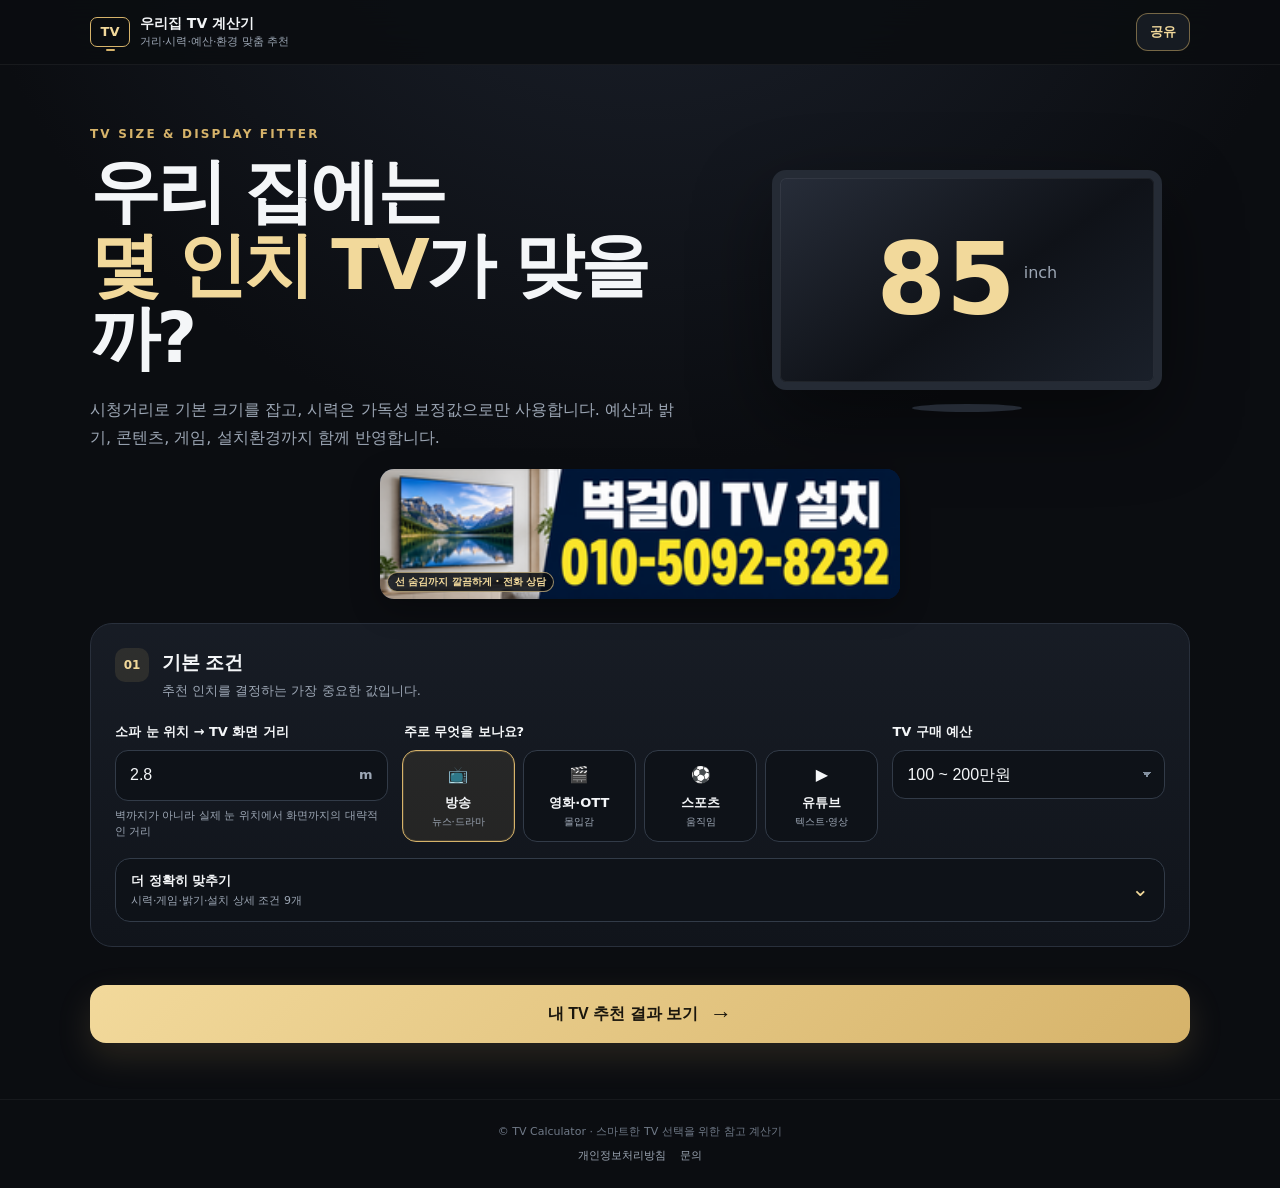
==== index.html @ 3e68036c "Add files via upload" ====
<!doctype html>
<html lang="ko">
<head>
  <meta charset="utf-8" />
  <meta name="viewport" content="width=device-width,initial-scale=1,viewport-fit=cover" />
  <meta name="theme-color" content="#101319" />
  <meta name="description" content="시청거리, 시력, 예산, 콘텐츠, 방 밝기와 설치환경을 반영해 TV 크기와 패널을 추천하는 계산기" />
  <link rel="canonical" href="https://hstv.onentop.art/" />
  <meta property="og:type" content="website" />
  <meta property="og:locale" content="ko_KR" />
  <meta property="og:site_name" content="우리집 TV 계산기" />
  <meta property="og:title" content="우리집 TV 계산기｜몇 인치 TV가 맞을까?" />
  <meta property="og:description" content="시청거리·예산·콘텐츠·설치환경을 입력하고 우리 집에 맞는 TV 크기를 바로 확인해보세요." />
  <meta property="og:url" content="https://hstv.onentop.art/" />
  <meta property="og:image" content="https://hstv.onentop.art/assets/og-tv-calculator.png" />
  <meta property="og:image:width" content="1200" />
  <meta property="og:image:height" content="630" />
  <meta property="og:image:alt" content="벽걸이 TV가 설치된 현대적인 거실" />
  <meta name="twitter:card" content="summary_large_image" />
  <meta name="twitter:title" content="우리집 TV 계산기｜몇 인치 TV가 맞을까?" />
  <meta name="twitter:description" content="시청거리와 예산에 맞는 TV 크기를 계산해보세요." />
  <meta name="twitter:image" content="https://hstv.onentop.art/assets/og-tv-calculator.png" />
  <link rel="manifest" href="./manifest.webmanifest" />
  <link rel="icon" href="./icons/icon-192.png" />
  <link rel="apple-touch-icon" href="./icons/icon-192.png" />
  <link rel="stylesheet" href="./styles.css" />
  <title>우리집 TV 계산기</title>
</head>
<body>
  <header class="topbar">
    <div class="brand-wrap">
      <div class="logo" aria-hidden="true">TV</div>
      <div>
        <strong>우리집 TV 계산기</strong>
        <span>거리·시력·예산·환경 맞춤 추천</span>
      </div>
    </div>
    <div class="header-actions">
      <button id="shareBtn" class="ghost-btn share-btn" type="button" aria-label="우리집 TV 계산기 공유하기">공유</button>
      <button id="installBtn" class="ghost-btn" type="button" hidden>앱 설치</button>
    </div>
  </header>

  <main class="shell">
    <section id="inputView" class="app-view is-active" aria-labelledby="inputTitle">
    <section class="hero">
      <div>
        <p class="eyebrow">TV SIZE & DISPLAY FITTER</p>
        <h1 id="inputTitle">우리 집에는<br><em>몇 인치 TV</em>가 맞을까?</h1>
        <p class="hero-copy">시청거리로 기본 크기를 잡고, 시력은 가독성 보정값으로만 사용합니다. 예산과 밝기, 콘텐츠, 게임, 설치환경까지 함께 반영합니다.</p>
      </div>
      <div class="hero-tv" aria-hidden="true">
        <div class="tv-screen"><span id="heroSize">85</span><small>inch</small></div>
        <div class="tv-stand"></div>
      </div>
    </section>

    <a class="tv-install-ad top-ad" href="tel:01050928232" aria-label="벽걸이 TV 설치와 선 숨김 상담 전화 010-5092-8232">
      <img src="./assets/tv_install_320x80.png" width="320" height="80" alt="벽걸이 TV 설치 010-5092-8232">
      <span>선 숨김까지 깔끔하게 · 전화 상담</span>
    </a>

    <form id="tvForm" novalidate>
      <section class="panel compact-panel">
        <div class="section-head"><span>01</span><div><h2>기본 조건</h2><p>추천 인치를 결정하는 가장 중요한 값입니다.</p></div></div>
        <div class="grid primary-fields">
          <label class="field">
            <span>소파 눈 위치 → TV 화면 거리</span>
            <div class="input-unit"><input id="distance" type="number" min="0.8" max="8" step="0.1" value="2.8" inputmode="decimal" required><b>m</b></div>
            <small>벽까지가 아니라 실제 눈 위치에서 화면까지의 대략적인 거리</small>
          </label>
          <fieldset class="choice-group">
            <legend>주로 무엇을 보나요?</legend>
            <div class="seg four compact-seg">
              <label><input type="radio" name="content" value="general" checked><span>📺<b>방송</b><small>뉴스·드라마</small></span></label>
              <label><input type="radio" name="content" value="movie"><span>🎬<b>영화·OTT</b><small>몰입감</small></span></label>
              <label><input type="radio" name="content" value="sports"><span>⚽<b>스포츠</b><small>움직임</small></span></label>
              <label><input type="radio" name="content" value="youtube"><span>▶️<b>유튜브</b><small>텍스트·영상</small></span></label>
            </div>
          </fieldset>
          <label class="field"><span>TV 구매 예산</span><select id="budget"><option value="none">예산 상관없음</option><option value="100">100만원 이하</option><option value="200" selected>100 ~ 200만원</option><option value="300">200 ~ 300만원</option><option value="500">300 ~ 500만원</option><option value="999">500만원 이상</option></select></label>
        </div>

        <details class="more-options">
          <summary><span><b>더 정확히 맞추기</b><small>시력·게임·밝기·설치 상세 조건 9개</small></span><i aria-hidden="true">⌄</i></summary>
          <div class="more-options-body">
            <div class="grid two">
              <label class="field"><span>TV 볼 때의 시력</span><select id="vision"><option value="0">1.0 이상 · 보정 없음</option><option value="1">0.7 ~ 0.9 · 약간 크게</option><option value="2">0.4 ~ 0.6 · 가독성 보정</option><option value="3">0.3 이하 · 가독성 우선</option></select></label>
              <label class="field"><span>게임 사용</span><select id="gaming"><option value="none">거의 안 함</option><option value="casual">가끔 함</option><option value="often">자주 함</option></select></label>
              <label class="switch-row"><span><b>자막을 자주 봄</b><small>작은 글씨 가독성 반영</small></span><input id="subtitles" type="checkbox" role="switch"></label>
              <label class="field"><span>구매 성향</span><select id="priority"><option value="balanced" selected>크기와 화질 균형</option><option value="size">같은 돈이면 큰 화면</option><option value="quality">같은 돈이면 화질</option></select></label>
              <label class="field"><span>거실 밝기</span><select id="brightness"><option value="dark">주로 어두움</option><option value="normal" selected>보통</option><option value="bright">낮에도 매우 밝음</option></select></label>
              <label class="field"><span>시청 위치</span><select id="viewing"><option value="front" selected>대부분 정면 1~2명</option><option value="wide">가족이 여러 각도에서 봄</option></select></label>
              <label class="field"><span>설치 방식</span><select id="installType"><option value="wall" selected>벽걸이</option><option value="stand">스탠드</option></select></label>
              <label class="field"><span>설치 공간 가로폭</span><div class="input-unit"><input id="wallWidth" type="number" min="100" max="1000" step="1" value="260" inputmode="numeric"><b>cm</b></div></label>
              <label class="field"><span>앉았을 때 눈높이</span><div class="input-unit"><input id="eyeHeight" type="number" min="70" max="180" step="1" value="105" inputmode="numeric"><b>cm</b></div></label>
            </div>
          </div>
        </details>
      </section>

      <div id="validation" class="validation" role="alert" aria-live="polite"></div>
      <button class="primary-btn" type="submit">내 TV 추천 결과 보기 <span>→</span></button>
    </form>
    </section>

    <section id="resultView" class="app-view results" aria-live="polite" aria-labelledby="resultTitle" hidden>
      <div class="result-toolbar"><button id="backToInput" type="button" class="back-btn">← 조건 다시 입력</button><span>MY TV FIT</span></div>
      <div class="result-title"><p>당신의 맞춤 추천</p><h2 id="resultTitle">당신에게 맞는 TV</h2></div>
      <div class="result-hero">
        <div class="big-result"><span>현실 추천</span><strong id="realSize">75<small>인치</small></strong><p id="realReason">예산과 사용 환경을 고려한 추천</p></div>
        <div class="big-result alt"><span>조건상 이상적</span><strong id="idealSize">85<small>인치</small></strong><p id="idealRange">적정 범위 77~98인치</p></div>
      </div>
      <div class="result-grid">
        <article class="metric"><span>추천 패널</span><strong id="panelType">Mini LED / QLED</strong><small id="panelReason">밝기와 예산 균형</small></article>
        <article class="metric"><span>핵심 사양</span><strong id="features">4K · 120Hz 권장</strong><small>콘텐츠에 맞춘 우선 사양</small></article>
        <article class="metric"><span>권장 시청거리</span><strong id="viewDistance">2.3 ~ 3.0m</strong><small>선택 TV 기준 참고 범위</small></article>
        <article class="metric"><span>설치 적합성</span><strong id="wallFit">설치 여유 있음</strong><small id="wallFitDetail">좌우 공간 약 70cm</small></article>
      </div>
      <div class="explain"><h3>왜 이렇게 추천했나요?</h3><p id="explanation"></p></div>
      <div class="install-card">
        <div><span>벽걸이 설치 가이드</span><strong id="mountHeight">화면 중심 약 105~115cm</strong><p id="mountNote">앉았을 때 눈높이 기준. 벽체와 콘센트 위치를 함께 확인하세요.</p></div>
        <a href="tel:01050928232">벽걸이 TV 설치 상담</a>
      </div>
      <div class="ad-slot result-ad" aria-label="광고 영역"><span>AD</span><p>광고 준비 중 · 제휴 문의 010-5092-8232</p></div>
      <p class="result-note">시력·가격·설치 결과는 구매 전 확인을 돕는 참고값입니다.</p>
    </section>
  </main>

  <footer>
    <span>© TV Calculator · 스마트한 TV 선택을 위한 참고 계산기</span>
    <nav aria-label="사이트 안내"><a href="./privacy.html">개인정보처리방침</a><a href="tel:01050928232">문의</a></nav>
  </footer>

  <dialog id="iosInstallDialog" class="install-dialog" aria-labelledby="iosInstallTitle">
    <button id="closeInstallDialog" class="dialog-close" type="button" aria-label="닫기">×</button>
    <strong id="iosInstallTitle">아이폰에 앱으로 설치하기</strong>
    <ol>
      <li>Safari 아래쪽의 <b>공유</b> 버튼을 누르세요.</li>
      <li><b>홈 화면에 추가</b>를 선택하세요.</li>
      <li>오른쪽 위의 <b>추가</b>를 누르면 완료됩니다.</li>
    </ol>
  </dialog>
  <div id="shareToast" class="share-toast" role="status" aria-live="polite" hidden>주소를 복사했습니다.</div>
  <script src="./app.js" defer></script>
</body>
</html>
---- styles.css ----
:root{--bg:#0b0d11;--panel:#12161d;--panel2:#181d26;--line:#29303c;--text:#f4f6f8;--muted:#9da7b5;--gold:#d6b36a;--gold2:#f2d99b;--good:#8fd5ad;--warn:#f0c27b;--radius:22px}
*{box-sizing:border-box}
html{scroll-behavior:smooth}
body{margin:0;background:radial-gradient(circle at 50% -20%,#1e2430 0,#0b0d11 45%);color:var(--text);font-family:Inter,Pretendard,"Noto Sans KR",system-ui,-apple-system,BlinkMacSystemFont,"Segoe UI",sans-serif;line-height:1.5}
.topbar{position:sticky;top:0;z-index:20;display:flex;justify-content:space-between;align-items:center;gap:16px;padding:13px max(18px,calc((100% - 1100px)/2));background:rgba(11,13,17,.88);backdrop-filter:blur(18px);border-bottom:1px solid rgba(255,255,255,.06)}
.brand-wrap{display:flex;align-items:center;gap:10px;min-width:0}
.brand-wrap strong{display:block;font-size:14px}
.brand-wrap span{display:block;color:var(--muted);font-size:11px}
.logo{width:40px;height:30px;border:1px solid var(--gold);border-radius:7px;display:grid;place-items:center;font-weight:900;font-size:13px;color:var(--gold2);position:relative}
.logo:after{content:"";position:absolute;width:9px;height:2px;background:var(--gold);bottom:-5px;border-radius:2px}
.ghost-btn{border:1px solid var(--line);background:#161b22;color:var(--text);border-radius:12px;padding:9px 13px;font-weight:700}
.header-actions{display:flex;align-items:center;gap:8px;flex:0 0 auto}
.share-btn{border-color:rgba(214,179,106,.5);color:var(--gold2);cursor:pointer}
.shell{width:min(1100px,calc(100% - 28px));margin:0 auto;padding:48px 0 56px}
.hero{display:grid;grid-template-columns:1.15fr .85fr;align-items:center;gap:50px;min-height:350px}
.eyebrow{color:var(--gold);font-size:12px;letter-spacing:.18em;font-weight:800}
.hero h1{font-size:clamp(36px,6vw,70px);line-height:1.05;margin:12px 0 20px;letter-spacing:-.05em}
.hero h1 em{font-style:normal;color:var(--gold2)}
.hero-copy{max-width:640px;color:var(--muted);font-size:16px;line-height:1.8}
.hero-tv{display:grid;place-items:center;padding:20px}
.tv-screen{width:min(390px,100%);aspect-ratio:16/9;border:8px solid #252b35;border-radius:14px;background:linear-gradient(145deg,#272d39,#0f1218 55%,#1a202a);box-shadow:0 30px 80px rgba(0,0,0,.45),inset 0 0 0 1px rgba(255,255,255,.06);display:flex;align-items:center;justify-content:center;gap:8px;color:var(--gold2)}
.tv-screen span{font-size:clamp(60px,9vw,100px);font-weight:900;line-height:1}
.tv-screen small{font-size:16px;color:var(--muted);align-self:flex-end;margin-bottom:26%}
.tv-stand{width:110px;height:8px;border-radius:50%;background:#252b35;margin-top:14px}
.ad-slot{min-height:92px;border:1px dashed #3a4351;border-radius:18px;display:flex;align-items:center;justify-content:center;gap:12px;color:#6f7a89;margin:12px 0 24px;background:rgba(255,255,255,.015)}
.ad-slot span{border:1px solid #3d4653;padding:4px 6px;font-size:10px;border-radius:5px}
.ad-slot p{margin:0;font-size:12px}
.top-ad{margin-top:0}
.panel{background:linear-gradient(180deg,rgba(24,29,38,.97),rgba(17,21,28,.97));border:1px solid var(--line);border-radius:var(--radius);padding:24px;margin-bottom:16px}
.section-head{display:flex;gap:13px;align-items:flex-start;margin-bottom:22px}
.section-head>span{width:34px;height:34px;border-radius:10px;background:rgba(214,179,106,.12);color:var(--gold2);display:grid;place-items:center;font-size:12px;font-weight:900;flex:0 0 auto}
.section-head h2{margin:0;font-size:19px;letter-spacing:-.02em}
.section-head p{margin:4px 0 0;color:var(--muted);font-size:13px}
.grid{display:grid;gap:14px}
.grid.two{grid-template-columns:repeat(2,minmax(0,1fr))}
.grid.three{grid-template-columns:repeat(3,minmax(0,1fr))}
.field{display:block;min-width:0}
.field>span,fieldset legend{display:block;font-size:13px;font-weight:800;margin-bottom:8px}
.field small{display:block;color:var(--muted);font-size:11px;margin-top:7px;line-height:1.45}
.field select,.field input,.input-unit{width:100%}
.field select,.field input{appearance:none;border:1px solid #323b48;background:#0e1218;color:var(--text);border-radius:13px;min-height:49px;padding:0 14px;font-size:16px;outline:none}
.field select{background-image:linear-gradient(45deg,transparent 50%,#8390a0 50%),linear-gradient(135deg,#8390a0 50%,transparent 50%);background-position:calc(100% - 17px) 21px,calc(100% - 12px) 21px;background-size:5px 5px,5px 5px;background-repeat:no-repeat;padding-right:34px}
.field select:focus,.field input:focus{border-color:var(--gold)}
.input-unit{display:flex;border:1px solid #323b48;background:#0e1218;border-radius:13px;overflow:hidden;align-items:center}
.input-unit:focus-within{border-color:var(--gold)}
.input-unit input{border:0;background:transparent;border-radius:0;min-width:0}
.input-unit b{color:var(--muted);font-size:13px;padding:0 14px}
.choice-group{border:0;margin:0;padding:0}
.seg{display:grid;gap:8px}
.seg.four{grid-template-columns:repeat(4,minmax(0,1fr))}
.seg label input{position:absolute;opacity:0;pointer-events:none}
.seg label span{display:flex;min-height:88px;border:1px solid #323b48;background:#0e1218;border-radius:14px;padding:12px;flex-direction:column;justify-content:center;align-items:center;text-align:center;gap:2px;cursor:pointer;transition:.18s}
.seg label b{font-size:13px;margin-top:4px}
.seg label small{font-size:10px;color:var(--muted)}
.seg label input:checked+span{border-color:var(--gold);background:rgba(214,179,106,.09);box-shadow:inset 0 0 0 1px rgba(214,179,106,.18)}
.top-gap{margin-top:14px}
.switch-row{border:1px solid #323b48;background:#0e1218;border-radius:14px;padding:12px 14px;display:flex;align-items:center;justify-content:space-between;gap:12px;min-height:70px}
.switch-row b{display:block;font-size:13px}
.switch-row small{display:block;color:var(--muted);font-size:11px;margin-top:3px}
.switch-row input{appearance:none;width:48px;height:28px;border-radius:999px;background:#303744;position:relative;transition:.2s;flex:0 0 auto}
.switch-row input:after{content:"";width:22px;height:22px;border-radius:50%;background:white;position:absolute;left:3px;top:3px;transition:.2s}
.switch-row input:checked{background:var(--gold)}
.switch-row input:checked:after{left:23px}
.compact select{min-height:70px}
.validation{min-height:22px;color:#ffb4b4;font-size:13px;padding:0 4px}
.primary-btn{width:100%;min-height:58px;border:0;border-radius:16px;background:linear-gradient(135deg,var(--gold2),var(--gold));color:#1a160d;font-size:16px;font-weight:900;cursor:pointer;display:flex;align-items:center;justify-content:center;gap:12px;box-shadow:0 14px 34px rgba(214,179,106,.15)}
.primary-btn span{font-size:22px}
.results{margin-top:36px;scroll-margin-top:90px}
.result-title p{font-size:11px;letter-spacing:.18em;color:var(--gold);font-weight:900;margin:0}
.result-title h2{font-size:28px;margin:7px 0 18px}
.result-hero{display:grid;grid-template-columns:1.2fr .8fr;gap:12px}
.big-result{border:1px solid rgba(214,179,106,.42);background:radial-gradient(circle at 85% 20%,rgba(214,179,106,.13),transparent 45%),linear-gradient(180deg,#1a1f27,#11151b);border-radius:24px;padding:26px}
.big-result.alt{border-color:var(--line);background:linear-gradient(180deg,#171c24,#11151b)}
.big-result>span{display:block;color:var(--muted);font-size:12px}
.big-result strong{display:block;font-size:clamp(58px,10vw,96px);line-height:1;margin:10px 0 8px;letter-spacing:-.06em;color:var(--gold2)}
.big-result.alt strong{color:var(--text)}
.big-result strong small{font-size:18px;letter-spacing:-.02em;margin-left:5px}
.big-result p{margin:0;color:var(--muted);font-size:12px}
.result-grid{display:grid;grid-template-columns:repeat(4,minmax(0,1fr));gap:10px;margin-top:10px}
.metric{border:1px solid var(--line);background:var(--panel);border-radius:16px;padding:16px;min-width:0}
.metric span{display:block;color:var(--muted);font-size:11px}
.metric strong{display:block;font-size:15px;margin:8px 0 5px;overflow-wrap:anywhere}
.metric small{display:block;color:#7f8a99;font-size:10px;line-height:1.45}
.explain{margin-top:10px;border:1px solid var(--line);border-radius:16px;padding:18px;background:#10141a}
.explain h3{font-size:14px;margin:0 0 8px}
.explain p{margin:0;color:var(--muted);font-size:13px;line-height:1.75}
.install-card{margin-top:10px;border:1px solid #38404d;border-radius:18px;padding:18px;display:flex;align-items:center;justify-content:space-between;gap:20px;background:linear-gradient(90deg,#181d25,#11151b)}
.install-card span{display:block;color:var(--gold);font-size:11px;font-weight:800}
.install-card strong{display:block;margin:5px 0;font-size:16px}
.install-card p{margin:0;color:var(--muted);font-size:11px}
.install-card a{flex:0 0 auto;text-decoration:none;color:#17130b;background:var(--gold2);border-radius:12px;padding:12px 15px;font-size:13px;font-weight:900}
.info-strip{display:grid;grid-template-columns:repeat(3,minmax(0,1fr));gap:10px;margin-top:16px}
.info-strip>div{border-top:1px solid var(--line);padding:14px 4px}
.info-strip b{font-size:11px;color:var(--gold)}
.info-strip p{color:var(--muted);font-size:10px;line-height:1.5;margin:4px 0 0}
footer{text-align:center;padding:24px;color:#707a88;font-size:11px;border-top:1px solid rgba(255,255,255,.05)}
footer nav{display:flex;justify-content:center;gap:14px;margin-top:7px}
footer a{color:#9da7b5;text-decoration:none}
footer a:hover{text-decoration:underline}
.install-dialog{width:min(92vw,420px);border:1px solid #3b4554;border-radius:18px;background:#151a22;color:var(--text);padding:24px;box-shadow:0 24px 80px rgba(0,0,0,.6)}
.install-dialog::backdrop{background:rgba(2,4,7,.74);backdrop-filter:blur(4px)}
.install-dialog strong{display:block;padding-right:28px;font-size:18px;color:var(--gold2)}
.install-dialog ol{margin:17px 0 0;padding-left:22px;color:#c6ccd4;font-size:14px;line-height:1.75}
.dialog-close{position:absolute;right:13px;top:11px;border:0;background:transparent;color:#aeb6c2;font-size:27px;cursor:pointer}
.share-toast{position:fixed;z-index:120;left:50%;bottom:24px;transform:translateX(-50%);width:max-content;max-width:calc(100% - 32px);padding:11px 16px;border:1px solid rgba(214,179,106,.55);border-radius:999px;background:rgba(16,20,26,.96);color:var(--gold2);font-size:13px;font-weight:800;box-shadow:0 12px 40px rgba(0,0,0,.45)}
.legal-page{width:min(720px,calc(100% - 28px));margin:0 auto;padding:48px 0 72px}
.legal-page h1{font-size:30px;margin:0 0 10px}
.legal-page .updated{color:var(--muted);font-size:13px;margin-bottom:28px}
.legal-page section{border-top:1px solid var(--line);padding:20px 0}
.legal-page h2{font-size:17px;margin:0 0 9px;color:var(--gold2)}
.legal-page p,.legal-page li{color:#b5bdc8;font-size:14px;line-height:1.75}
.legal-page a{color:var(--gold2)}
.legal-back{display:inline-block;margin-bottom:24px;color:var(--gold2);text-decoration:none;font-weight:800}
@media(max-width:760px){.shell{width:min(100% - 20px,1100px);padding-top:25px}
.topbar{padding:11px 12px}
.hero{grid-template-columns:1fr;gap:10px;min-height:0;padding:15px 4px 24px}
.hero h1{font-size:43px}
.hero-copy{font-size:14px}
.hero-tv{padding:12px 24px}
.tv-screen{max-width:330px}
.panel{padding:18px 14px;border-radius:18px}
.grid.two,.grid.three{grid-template-columns:1fr}
.seg.four{grid-template-columns:repeat(2,minmax(0,1fr))}
.result-hero{grid-template-columns:1fr 1fr}
.big-result{padding:18px 14px}
.big-result strong{font-size:52px}
.big-result strong small{font-size:13px}
.result-grid{grid-template-columns:repeat(2,minmax(0,1fr))}
.install-card{align-items:stretch;flex-direction:column}
.install-card a{text-align:center}
.info-strip{grid-template-columns:1fr}
.ad-slot{min-height:80px}
.result-title h2{font-size:24px}
}
@media(max-width:380px){.hero h1{font-size:38px}
.brand-wrap span{display:none}
.result-hero{grid-template-columns:1fr}
.result-grid{grid-template-columns:1fr 1fr}
.big-result strong{font-size:58px}
}

.app-view[hidden]{display:none!important}
.app-view.is-active{animation:viewIn .38s ease both}
.tv-install-ad{position:relative;display:block;width:min(100%,520px);margin:0 auto 24px;border-radius:14px;overflow:hidden;background:#082149;box-shadow:0 10px 30px rgba(0,0,0,.28);text-decoration:none}
.tv-install-ad img{display:block;width:100%;height:auto;aspect-ratio:4/1;object-fit:cover}
.tv-install-ad>span{position:absolute;left:7px;bottom:7px;padding:3px 7px;border-radius:999px;background:rgba(9,12,18,.86);border:1px solid rgba(242,217,155,.62);color:var(--gold2);font-size:10px;font-weight:900;line-height:1.2}
.big-result,.metric,.install-card>div{min-width:0;overflow:hidden}
.big-result p,.metric strong,.metric small,.install-card strong,.install-card p{white-space:normal;word-break:keep-all;overflow-wrap:anywhere}
.metric strong{font-size:clamp(12px,1.5vw,15px);line-height:1.3}
.primary-fields{grid-template-columns:.8fr 1.4fr .8fr;align-items:start}
.primary-fields .choice-group{min-width:0}
.more-options{margin-top:16px;border:1px solid #323b48;border-radius:15px;background:#0e1218;overflow:hidden}
.more-options summary,.result-details summary{list-style:none;cursor:pointer;display:flex;align-items:center;justify-content:space-between;gap:14px;min-height:58px;padding:12px 15px}
.more-options summary::-webkit-details-marker,.result-details summary::-webkit-details-marker{display:none}
.more-options summary b{display:block;font-size:13px}
.more-options summary small{display:block;color:var(--muted);font-size:11px;margin-top:2px}
.more-options summary i,.result-details summary i{color:var(--gold2);font-style:normal;font-size:21px;transition:transform .2s}
.more-options[open] summary i,.result-details[open] summary i{transform:rotate(180deg)}
.more-options-body{border-top:1px solid #29303c;padding:16px}
.result-toolbar{display:flex;align-items:center;justify-content:space-between;gap:12px;margin-bottom:13px}
.result-toolbar>span{color:var(--gold);font-size:10px;letter-spacing:.16em;font-weight:900}
.back-btn{border:1px solid var(--line);background:#151a22;color:var(--text);min-height:40px;border-radius:11px;padding:0 13px;font-weight:800;cursor:pointer}
.result-details{margin-top:10px;border:1px solid var(--line);border-radius:16px;background:#10141a;overflow:hidden}
.result-details summary{font-size:13px;font-weight:800}
.result-details .explain{margin:0;border-width:1px 0 0;border-radius:0}
.result-details .install-card{margin:0;border-width:1px 0 0;border-radius:0}
.result-note{text-align:center;color:#6f7885;font-size:10px;margin:12px 0 0}
.screen-flash{position:fixed;inset:0;z-index:100;pointer-events:none;background:radial-gradient(circle at 50% 44%,rgba(242,217,155,.42),rgba(214,179,106,.1) 22%,#090b0f 70%);animation:screenOn .46s ease both}
.result-ad{margin:10px 0 0}
.results{margin-top:0;min-height:calc(100dvh - 58px);scroll-margin-top:70px}
@keyframes viewIn{from{opacity:0;transform:translateY(10px)}to{opacity:1;transform:none}}
@keyframes screenOn{0%{opacity:0}35%{opacity:1}100%{opacity:0}}

@media(max-width:760px){
  body{background:#0b0d11}
  .shell{width:min(100% - 16px,1100px);padding:10px 0 18px}
  .topbar{min-height:52px}
  .ghost-btn{padding:8px 10px;font-size:12px}
  .header-actions{gap:5px}
  .brand-wrap span{display:none}
  .hero{display:block;padding:3px 3px 8px}
  .hero .eyebrow,.hero-copy,.hero-tv{display:none}
  .hero h1{font-size:25px;line-height:1.18;margin:4px 0 7px;letter-spacing:-.045em}
  .hero h1 br{display:none}
  .top-ad{min-height:0;margin:0 auto 9px;border-radius:12px}
  .tv-install-ad>span{left:5px;bottom:5px;font-size:9px;padding:3px 6px}
  .compact-panel{padding:12px 11px;margin-bottom:8px}
  .compact-panel>.section-head{display:none}
  .primary-fields{grid-template-columns:1fr;gap:9px}
  .field>span,fieldset legend{font-size:12px;margin-bottom:5px}
  .field small{display:none}
  .field select,.field input{min-height:44px}
  .compact-seg{grid-template-columns:repeat(4,minmax(0,1fr))!important;gap:5px}
  .compact-seg label span{min-height:58px;padding:6px 2px;border-radius:10px;font-size:14px}
  .compact-seg label b{font-size:11px;margin-top:1px}
  .compact-seg label small{display:none}
  .more-options{margin-top:10px}
  .more-options summary{min-height:46px;padding:7px 11px}
  .more-options summary small{font-size:10px}
  .more-options-body{padding:11px}
  .more-options-body .grid{gap:10px}
  .switch-row{min-height:60px}
  .validation{min-height:16px;font-size:11px}
  .primary-btn{min-height:52px;border-radius:13px}
  .results{padding-top:2px}
  .result-toolbar{margin:0 0 5px}
  .back-btn{min-height:36px;font-size:12px}
  .result-title p{font-size:9px}
  .result-title h2{font-size:21px;margin:2px 0 9px}
  .result-hero{gap:7px}
  .big-result{padding:12px 10px;border-radius:16px}
  .big-result>span{font-size:10px}
  .big-result strong{font-size:39px;margin:5px 0 3px}
  .big-result strong small{font-size:11px}
  .big-result p{font-size:clamp(8px,2.35vw,10px);line-height:1.25;min-height:2.5em}
  .result-grid{gap:6px;margin-top:7px}
  .metric{padding:9px;border-radius:12px}
  .metric span{font-size:9px}
  .metric strong{font-size:clamp(10px,3vw,12px);margin:4px 0 2px;line-height:1.25;min-height:2.5em;display:flex;align-items:center}
  .metric small{font-size:clamp(8px,2.25vw,9px);line-height:1.25}
  .explain{margin-top:7px;padding:12px}
  .explain p{font-size:11px;line-height:1.55}
  .install-card{margin-top:7px;padding:12px;gap:10px}
  .result-ad{min-height:64px;margin:7px 0 0;border-radius:13px}
  .result-note{margin:7px 0 0}
  footer{padding:18px 10px}
}
@media(max-width:380px){.big-result strong{font-size:34px}.compact-seg label b{font-size:10px}.metric strong{font-size:11px}}
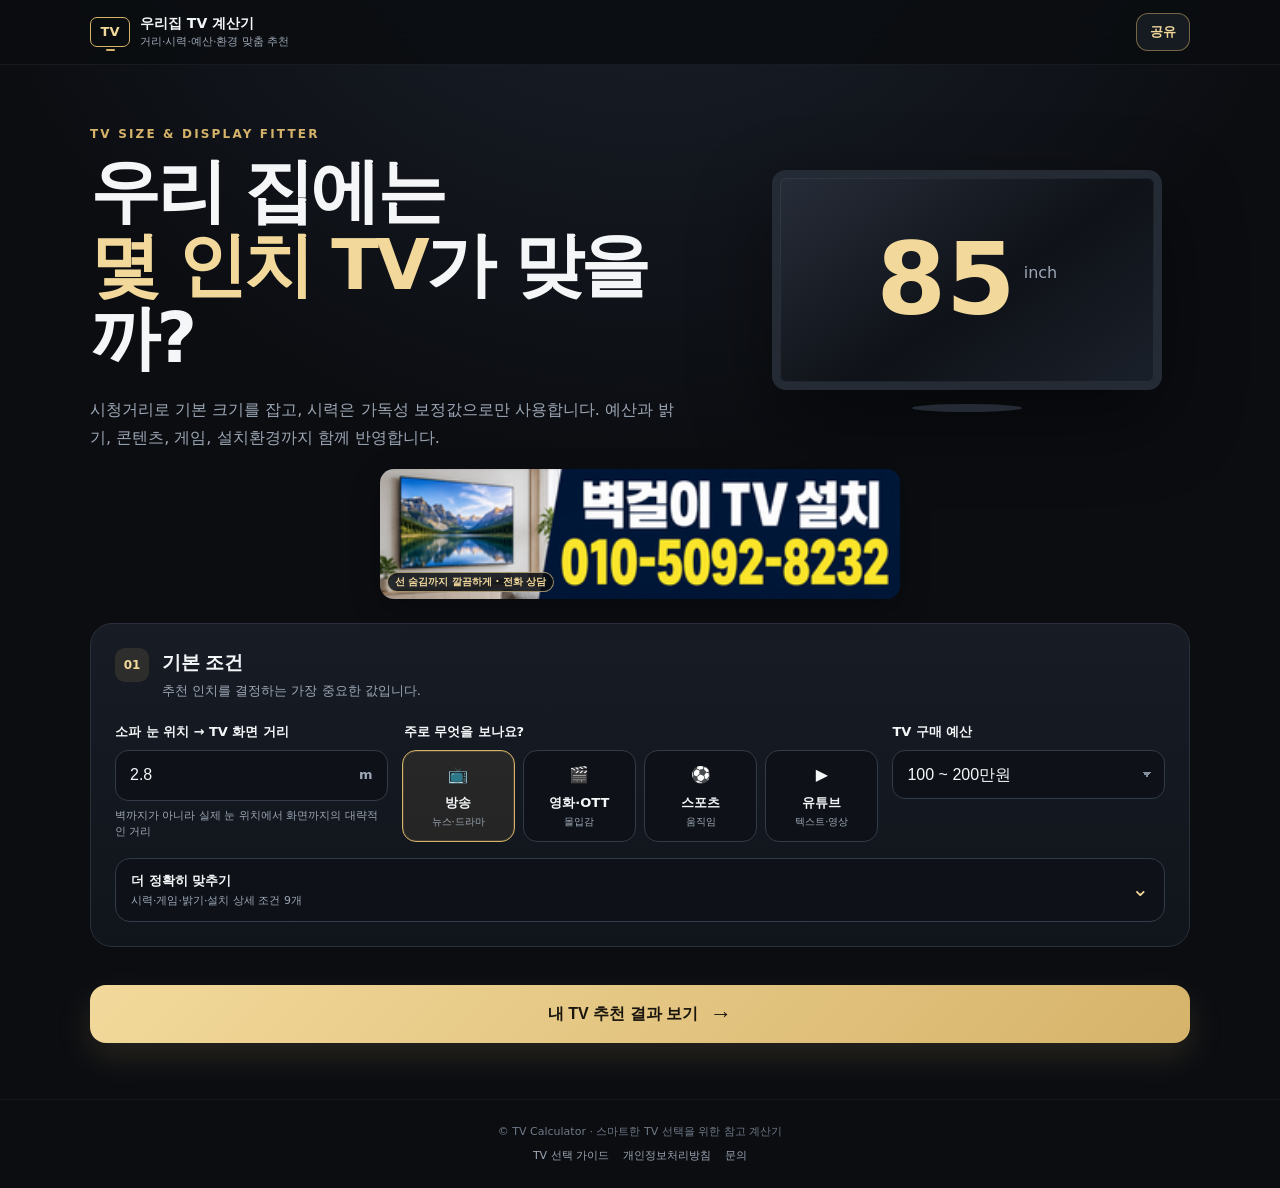
==== commit f64a5fe5: "Add files via upload" ====
--- a/index.html
+++ b/index.html
@@ -24,6 +24,7 @@
   <link rel="icon" href="./icons/icon-192.png" />
   <link rel="apple-touch-icon" href="./icons/icon-192.png" />
   <link rel="stylesheet" href="./styles.css" />
+  <script async src="https://pagead2.googlesyndication.com/pagead/js/adsbygoogle.js?client=ca-pub-3666676482220257" crossorigin="anonymous"></script>
   <title>우리집 TV 계산기</title>
 </head>
 <body>
@@ -117,19 +118,20 @@
         <article class="metric"><span>권장 시청거리</span><strong id="viewDistance">2.3 ~ 3.0m</strong><small>선택 TV 기준 참고 범위</small></article>
         <article class="metric"><span>설치 적합성</span><strong id="wallFit">설치 여유 있음</strong><small id="wallFitDetail">좌우 공간 약 70cm</small></article>
       </div>
+      <!-- AdSense 승인 후 이 영역을 반응형 디스플레이 광고 코드로 교체합니다. -->
+      <div id="adsenseResultSlot" class="ad-slot result-ad" aria-label="광고 영역"><span>AD</span><p>추천 결과에 맞는 광고가 표시될 자리입니다.</p></div>
       <div class="explain"><h3>왜 이렇게 추천했나요?</h3><p id="explanation"></p></div>
       <div class="install-card">
         <div><span>벽걸이 설치 가이드</span><strong id="mountHeight">화면 중심 약 105~115cm</strong><p id="mountNote">앉았을 때 눈높이 기준. 벽체와 콘센트 위치를 함께 확인하세요.</p></div>
         <a href="tel:01050928232">벽걸이 TV 설치 상담</a>
       </div>
-      <div class="ad-slot result-ad" aria-label="광고 영역"><span>AD</span><p>광고 준비 중 · 제휴 문의 010-5092-8232</p></div>
       <p class="result-note">시력·가격·설치 결과는 구매 전 확인을 돕는 참고값입니다.</p>
     </section>
   </main>
 
   <footer>
     <span>© TV Calculator · 스마트한 TV 선택을 위한 참고 계산기</span>
-    <nav aria-label="사이트 안내"><a href="./privacy.html">개인정보처리방침</a><a href="tel:01050928232">문의</a></nav>
+    <nav aria-label="사이트 안내"><a href="./guide.html">TV 선택 가이드</a><a href="./privacy.html">개인정보처리방침</a><a href="tel:01050928232">문의</a></nav>
   </footer>
 
   <dialog id="iosInstallDialog" class="install-dialog" aria-labelledby="iosInstallTitle">
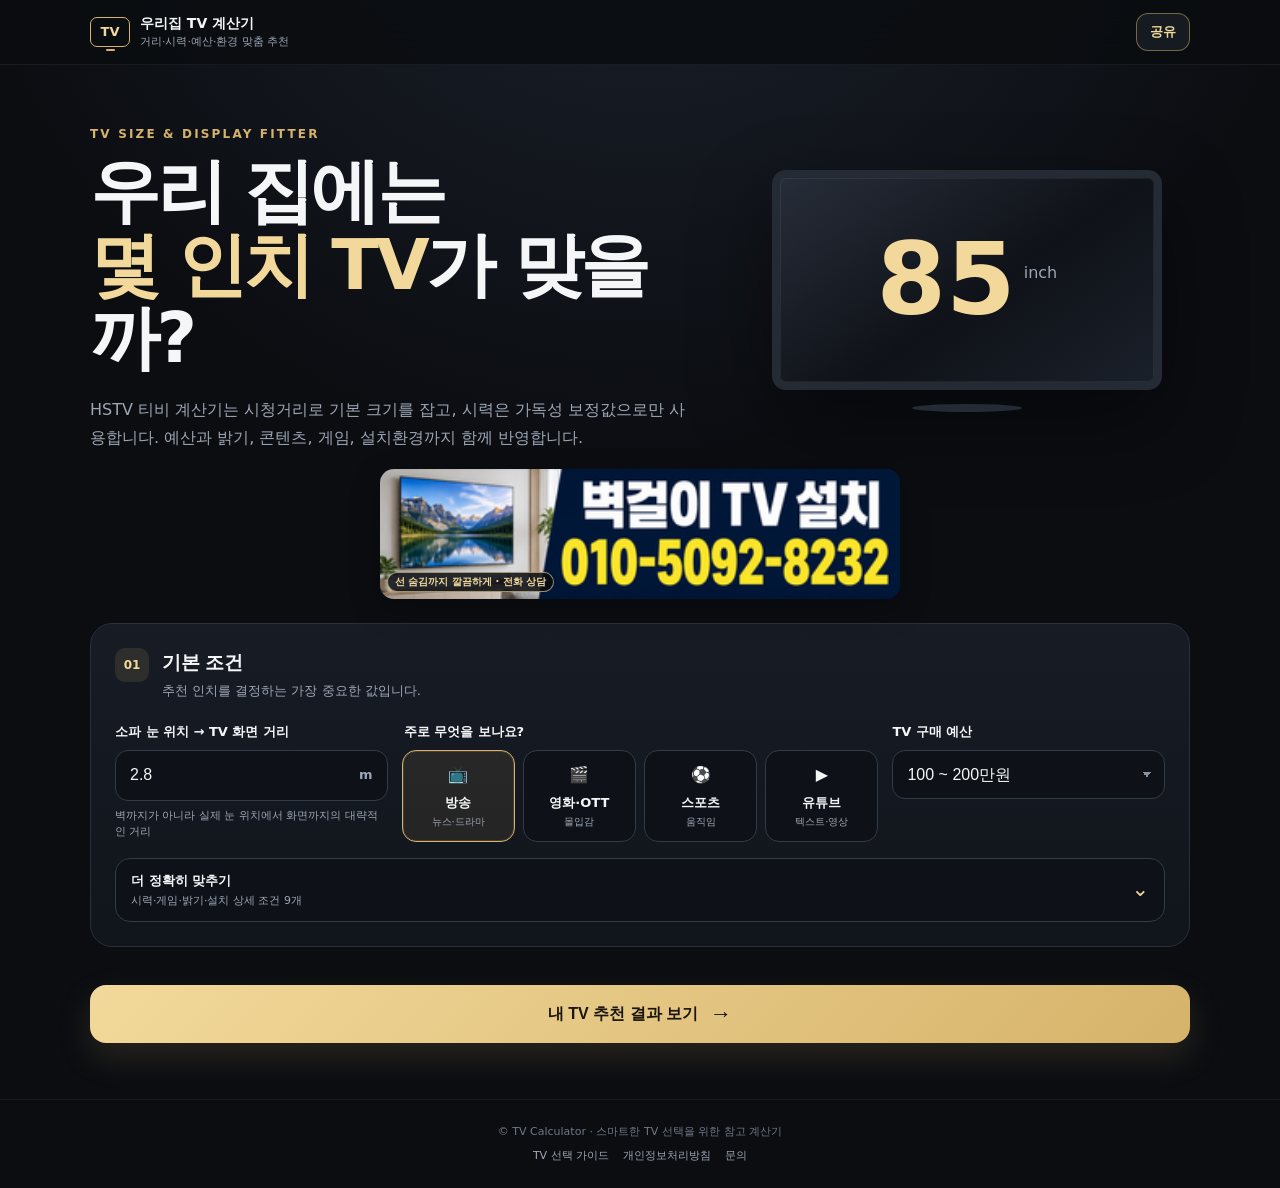
==== commit 4fac3073: "Describe HSTV as a TV size calculator for search" ====
--- a/index.html
+++ b/index.html
@@ -4,12 +4,14 @@
   <meta charset="utf-8" />
   <meta name="viewport" content="width=device-width,initial-scale=1,viewport-fit=cover" />
   <meta name="theme-color" content="#101319" />
-  <meta name="description" content="시청거리, 시력, 예산, 콘텐츠, 방 밝기와 설치환경을 반영해 TV 크기와 패널을 추천하는 계산기" />
+  <meta name="google-site-verification" content="n0CLnUqVjwnDD7BVrPxGvfiH4tbV-rGJz5Sz5q4EBPA" />
+  <meta name="naver-site-verification" content="4749a72c980e7cc1293c938c5e269b0b84db5d9e" />
+  <meta name="description" content="HSTV 티비 계산기로 우리 집에 맞는 TV 크기를 알아보세요. 시청거리, 시력, 예산, 콘텐츠와 설치환경을 반영해 추천 인치와 패널을 보여줍니다." />
   <link rel="canonical" href="https://hstv.onentop.art/" />
   <meta property="og:type" content="website" />
   <meta property="og:locale" content="ko_KR" />
-  <meta property="og:site_name" content="우리집 TV 계산기" />
-  <meta property="og:title" content="우리집 TV 계산기｜몇 인치 TV가 맞을까?" />
+  <meta property="og:site_name" content="HSTV 우리집 TV 계산기" />
+  <meta property="og:title" content="HSTV 티비 크기 계산기 | 몇 인치 TV가 맞을까?" />
   <meta property="og:description" content="시청거리·예산·콘텐츠·설치환경을 입력하고 우리 집에 맞는 TV 크기를 바로 확인해보세요." />
   <meta property="og:url" content="https://hstv.onentop.art/" />
   <meta property="og:image" content="https://hstv.onentop.art/assets/og-tv-calculator.png" />
@@ -25,7 +27,7 @@
   <link rel="apple-touch-icon" href="./icons/icon-192.png" />
   <link rel="stylesheet" href="./styles.css" />
   <script async src="https://pagead2.googlesyndication.com/pagead/js/adsbygoogle.js?client=ca-pub-3666676482220257" crossorigin="anonymous"></script>
-  <title>우리집 TV 계산기</title>
+  <title>티비 크기 계산기 | HSTV 우리집 TV 추천</title>
 </head>
 <body>
   <header class="topbar">
@@ -48,7 +50,7 @@
       <div>
         <p class="eyebrow">TV SIZE & DISPLAY FITTER</p>
         <h1 id="inputTitle">우리 집에는<br><em>몇 인치 TV</em>가 맞을까?</h1>
-        <p class="hero-copy">시청거리로 기본 크기를 잡고, 시력은 가독성 보정값으로만 사용합니다. 예산과 밝기, 콘텐츠, 게임, 설치환경까지 함께 반영합니다.</p>
+        <p class="hero-copy">HSTV 티비 계산기는 시청거리로 기본 크기를 잡고, 시력은 가독성 보정값으로만 사용합니다. 예산과 밝기, 콘텐츠, 게임, 설치환경까지 함께 반영합니다.</p>
       </div>
       <div class="hero-tv" aria-hidden="true">
         <div class="tv-screen"><span id="heroSize">85</span><small>inch</small></div>
